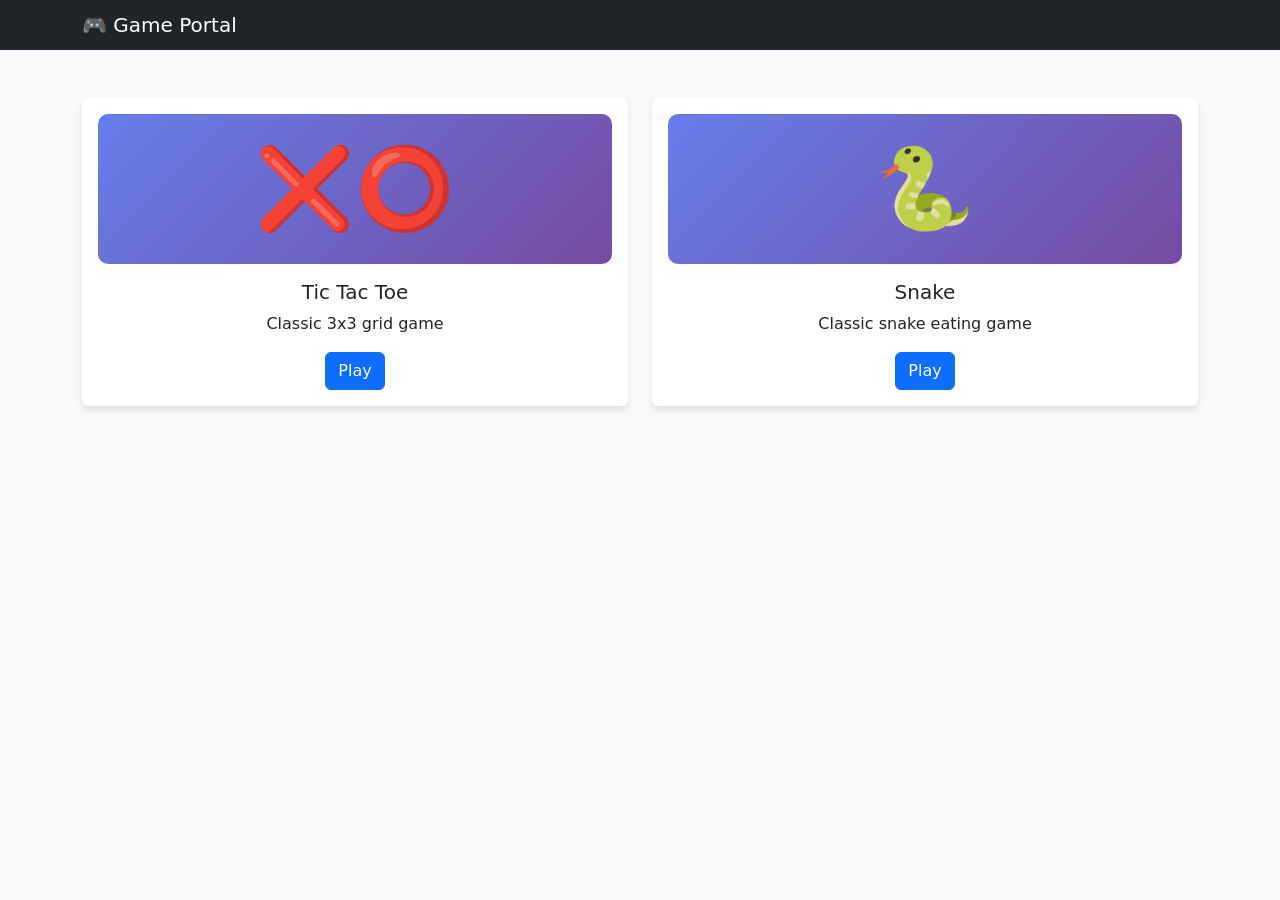
==== index.html @ 6a307bf5 "1st commit game snake dan tictac toe" ====
<!DOCTYPE html>
<html lang="ms">
<head>
    <meta charset="UTF-8">
    <meta name="viewport" content="width=device-width, initial-scale=1.0">
    <title>Game Portal</title>
    <link href="https://cdn.jsdelivr.net/npm/bootstrap@5.3.0/dist/css/bootstrap.min.css" rel="stylesheet">
    <link rel="stylesheet" href="assets/css/style.css">
</head>
<body>
    <!-- Navbar -->
    <nav class="navbar navbar-dark bg-dark">
        <div class="container">
            <span class="navbar-brand mb-0 h1">🎮 Game Portal</span>
        </div>
    </nav>

    <!-- Game Grid -->
    <div class="container mt-5">
        <div class="row g-4">
            <!-- Tic Tac Toe -->
            <div class="col-md-6">
                <div class="card">
                    <div class="card-body text-center">
                        <div class="game-thumb">❌⭕</div>
                        <h5 class="card-title mt-3">Tic Tac Toe</h5>
                        <p class="card-text">Classic 3x3 grid game</p>
                        <a href="games/tic-tac-toe/index.html" class="btn btn-primary">Play</a>
                    </div>
                </div>
            </div>

            <!-- Snake -->
            <div class="col-md-6">
                <div class="card">
                    <div class="card-body text-center">
                        <div class="game-thumb">🐍</div>
                        <h5 class="card-title mt-3">Snake</h5>
                        <p class="card-text">Classic snake eating game</p>
                        <a href="games/snake/index.html" class="btn btn-primary">Play</a>
                    </div>
                </div>
            </div>
        </div>
    </div>

    <script src="https://cdn.jsdelivr.net/npm/bootstrap@5.3.0/dist/js/bootstrap.bundle.min.js"></script>
</body>
</html>
---- assets/css/style.css ----
body {
    background-color: #f8f9fa;
    min-height: 100vh;
}

.game-thumb {
    font-size: 80px;
    height: 150px;
    display: flex;
    align-items: center;
    justify-content: center;
    background: linear-gradient(135deg, #667eea 0%, #764ba2 100%);
    border-radius: 10px;
    color: white;
}

.card {
    border: none;
    box-shadow: 0 4px 6px rgba(0,0,0,0.1);
    transition: transform 0.3s;
}

.card:hover {
    transform: translateY(-5px);
    box-shadow: 0 8px 12px rgba(0,0,0,0.15);
}
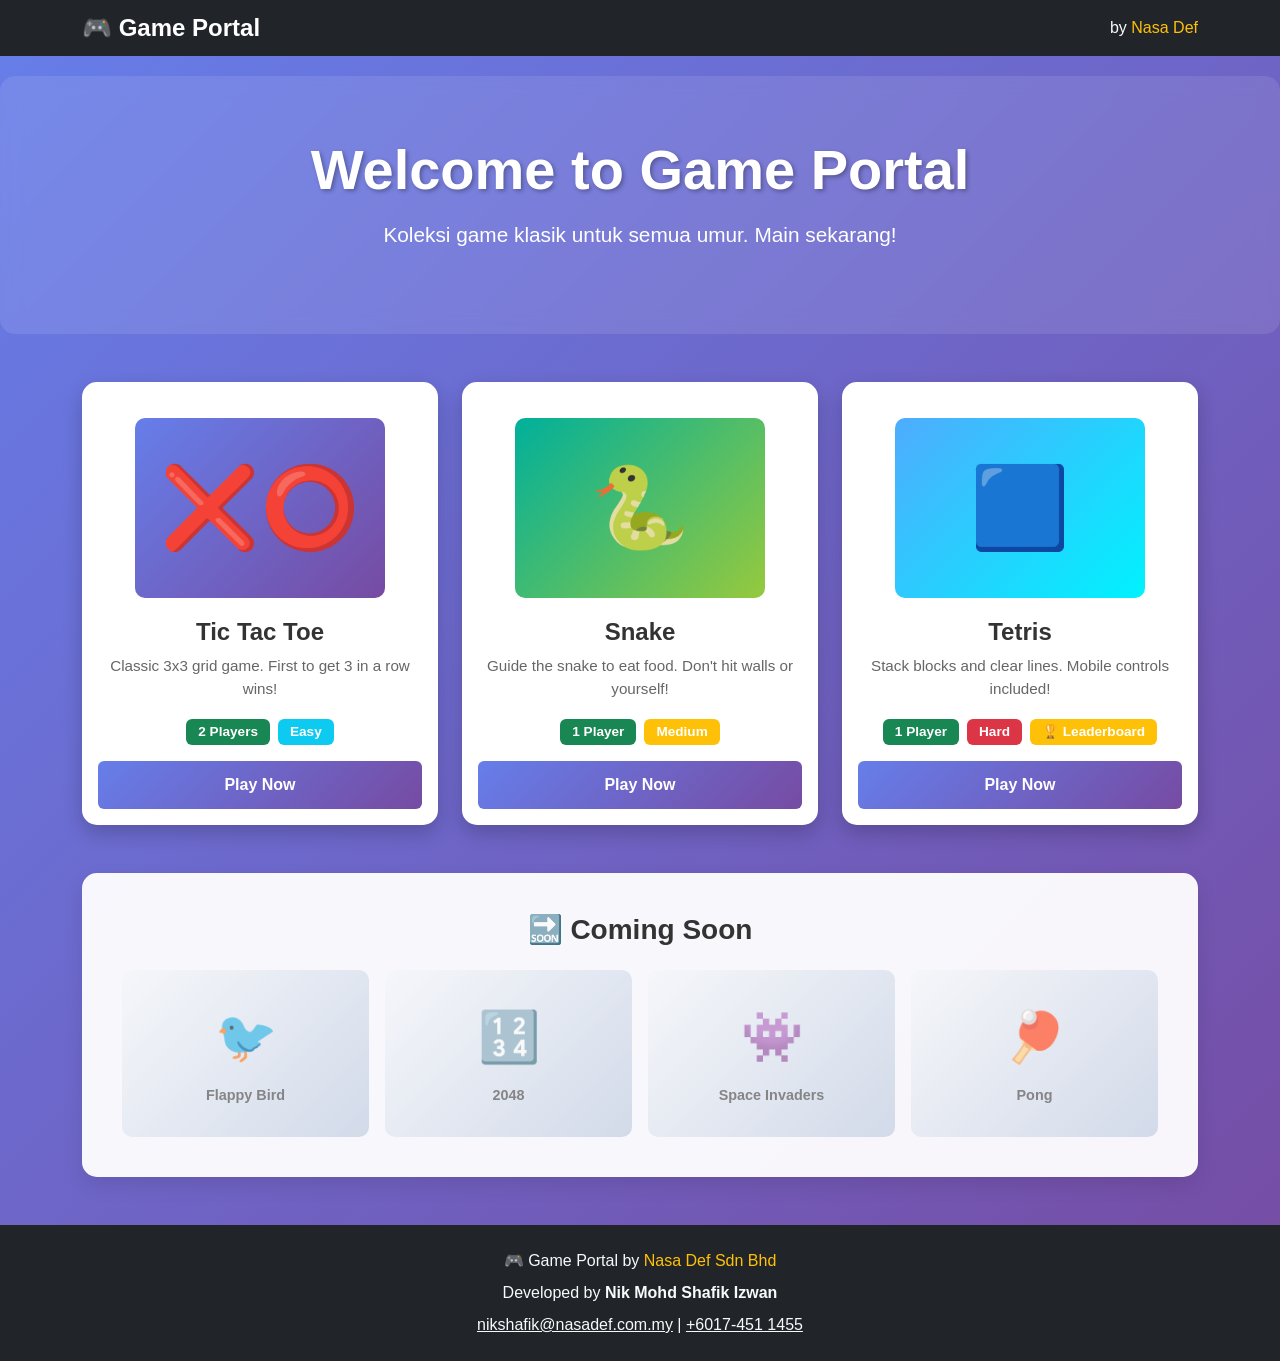
==== commit 6ad3cfe8: "add feature 3rd commit" ====
--- a/index.html
+++ b/index.html
@@ -3,7 +3,7 @@
 <head>
     <meta charset="UTF-8">
     <meta name="viewport" content="width=device-width, initial-scale=1.0">
-    <title>Game Portal</title>
+    <title>Game Portal - Nasa Def</title>
     <link href="https://cdn.jsdelivr.net/npm/bootstrap@5.3.0/dist/css/bootstrap.min.css" rel="stylesheet">
     <link rel="stylesheet" href="assets/css/style.css">
 </head>
@@ -12,38 +12,117 @@
     <nav class="navbar navbar-dark bg-dark">
         <div class="container">
             <span class="navbar-brand mb-0 h1">🎮 Game Portal</span>
+            <span class="navbar-text text-light">
+                by <a href="https://www.nasadef.com.my" class="text-warning text-decoration-none" target="_blank">Nasa Def</a>
+            </span>
         </div>
     </nav>
 
-    <!-- Game Grid -->
-    <div class="container mt-5">
+    <!-- Hero Section -->
+    <div class="hero-section">
+        <div class="container text-center">
+            <h1 class="display-4 fw-bold mb-3">Welcome to Game Portal</h1>
+            <p class="lead mb-4">Koleksi game klasik untuk semua umur. Main sekarang!</p>
+        </div>
+    </div>
+
+    <!-- Games Grid -->
+    <div class="container mt-5 mb-5">
         <div class="row g-4">
             <!-- Tic Tac Toe -->
-            <div class="col-md-6">
-                <div class="card">
+            <div class="col-md-6 col-lg-4">
+                <div class="card game-card">
                     <div class="card-body text-center">
-                        <div class="game-thumb">❌⭕</div>
+                        <div class="game-thumb tic-tac-toe-thumb">❌⭕</div>
                         <h5 class="card-title mt-3">Tic Tac Toe</h5>
-                        <p class="card-text">Classic 3x3 grid game</p>
-                        <a href="games/tic-tac-toe/index.html" class="btn btn-primary">Play</a>
+                        <p class="card-text">Classic 3x3 grid game. First to get 3 in a row wins!</p>
+                        <div class="game-stats mb-3">
+                            <span class="badge bg-success">2 Players</span>
+                            <span class="badge bg-info">Easy</span>
+                        </div>
+                        <a href="games/tic-tac-toe/index.html" class="btn btn-primary w-100">Play Now</a>
                     </div>
                 </div>
             </div>
 
             <!-- Snake -->
-            <div class="col-md-6">
-                <div class="card">
+            <div class="col-md-6 col-lg-4">
+                <div class="card game-card">
                     <div class="card-body text-center">
-                        <div class="game-thumb">🐍</div>
+                        <div class="game-thumb snake-thumb">🐍</div>
                         <h5 class="card-title mt-3">Snake</h5>
-                        <p class="card-text">Classic snake eating game</p>
-                        <a href="games/snake/index.html" class="btn btn-primary">Play</a>
+                        <p class="card-text">Guide the snake to eat food. Don't hit walls or yourself!</p>
+                        <div class="game-stats mb-3">
+                            <span class="badge bg-success">1 Player</span>
+                            <span class="badge bg-warning">Medium</span>
+                        </div>
+                        <a href="games/snake/index.html" class="btn btn-primary w-100">Play Now</a>
+                    </div>
+                </div>
+            </div>
+
+            <!-- Tetris -->
+            <div class="col-md-6 col-lg-4">
+                <div class="card game-card">
+                    <div class="card-body text-center">
+                        <div class="game-thumb tetris-thumb">🟦</div>
+                        <h5 class="card-title mt-3">Tetris</h5>
+                        <p class="card-text">Stack blocks and clear lines. Mobile controls included!</p>
+                        <div class="game-stats mb-3">
+                            <span class="badge bg-success">1 Player</span>
+                            <span class="badge bg-danger">Hard</span>
+                            <span class="badge bg-warning">🏆 Leaderboard</span>
+                        </div>
+                        <a href="games/tetris/index.html" class="btn btn-primary w-100">Play Now</a>
+                    </div>
+                </div>
+            </div>
+        </div>
+
+        <!-- Coming Soon Section -->
+        <div class="coming-soon-section mt-5">
+            <h3 class="text-center mb-4">🔜 Coming Soon</h3>
+            <div class="row g-3">
+                <div class="col-6 col-md-3">
+                    <div class="coming-soon-card">
+                        <span class="game-icon">🐦</span>
+                        <p class="game-name">Flappy Bird</p>
+                    </div>
+                </div>
+                <div class="col-6 col-md-3">
+                    <div class="coming-soon-card">
+                        <span class="game-icon">🔢</span>
+                        <p class="game-name">2048</p>
+                    </div>
+                </div>
+                <div class="col-6 col-md-3">
+                    <div class="coming-soon-card">
+                        <span class="game-icon">👾</span>
+                        <p class="game-name">Space Invaders</p>
+                    </div>
+                </div>
+                <div class="col-6 col-md-3">
+                    <div class="coming-soon-card">
+                        <span class="game-icon">🏓</span>
+                        <p class="game-name">Pong</p>
                     </div>
                 </div>
             </div>
         </div>
     </div>
 
+    <!-- Footer -->
+    <footer class="footer mt-5 py-4 bg-dark text-light">
+        <div class="container text-center">
+            <p class="mb-2">🎮 Game Portal by <a href="https://www.nasadef.com.my" class="text-warning text-decoration-none" target="_blank">Nasa Def Sdn Bhd</a></p>
+            <p class="mb-2">Developed by <strong>Nik Mohd Shafik Izwan</strong></p>
+            <p class="mb-0">
+                <a href="mailto:nikshafik@nasadef.com.my" class="text-light">nikshafik@nasadef.com.my</a> | 
+                <a href="tel:+60174511455" class="text-light">+6017-451 1455</a>
+            </p>
+        </div>
+    </footer>
+
     <script src="https://cdn.jsdelivr.net/npm/bootstrap@5.3.0/dist/js/bootstrap.bundle.min.js"></script>
 </body>
 </html>
--- a/assets/css/style.css
+++ b/assets/css/style.css
@@ -1,26 +1,243 @@
+/* Global Styles */
 body {
-    background-color: #f8f9fa;
+    background: linear-gradient(135deg, #667eea 0%, #764ba2 100%);
     min-height: 100vh;
-}
-
+    font-family: 'Segoe UI', Tahoma, Geneva, Verdana, sans-serif;
+}
+
+/* Navbar */
+.navbar-brand {
+    font-size: 1.5rem;
+    font-weight: bold;
+}
+
+/* Hero Section */
+.hero-section {
+    background: rgba(255, 255, 255, 0.1);
+    backdrop-filter: blur(10px);
+    padding: 60px 0;
+    margin-top: 20px;
+    border-radius: 15px;
+    color: white;
+}
+
+.hero-section h1 {
+    text-shadow: 2px 2px 4px rgba(0, 0, 0, 0.3);
+}
+
+.hero-section .lead {
+    font-size: 1.3rem;
+}
+
+/* Game Cards */
+.game-card {
+    border: none;
+    box-shadow: 0 8px 20px rgba(0, 0, 0, 0.2);
+    transition: all 0.3s ease;
+    border-radius: 15px;
+    overflow: hidden;
+    background: white;
+    height: 100%;
+}
+
+.game-card:hover {
+    transform: translateY(-10px) scale(1.02);
+    box-shadow: 0 15px 30px rgba(0, 0, 0, 0.3);
+}
+
+/* Game Thumbnails */
 .game-thumb {
     font-size: 80px;
-    height: 150px;
+    height: 180px;
     display: flex;
     align-items: center;
     justify-content: center;
-    background: linear-gradient(135deg, #667eea 0%, #764ba2 100%);
     border-radius: 10px;
-    color: white;
-}
-
-.card {
+    margin: 20px auto;
+    max-width: 250px;
+    position: relative;
+    overflow: hidden;
+}
+
+.tic-tac-toe-thumb {
+    background: linear-gradient(135deg, #667eea 0%, #764ba2 100%);
+    color: white;
+}
+
+.snake-thumb {
+    background: linear-gradient(135deg, #00b09b 0%, #96c93d 100%);
+    color: white;
+}
+
+.tetris-thumb {
+    background: linear-gradient(135deg, #4facfe 0%, #00f2fe 100%);
+    color: white;
+}
+
+/* Game Stats */
+.game-stats {
+    display: flex;
+    gap: 8px;
+    justify-content: center;
+    flex-wrap: wrap;
+}
+
+.game-stats .badge {
+    font-size: 0.85rem;
+    padding: 6px 12px;
+}
+
+/* Card Title & Text */
+.card-title {
+    font-weight: bold;
+    font-size: 1.5rem;
+    color: #333;
+}
+
+.card-text {
+    color: #666;
+    font-size: 0.95rem;
+    min-height: 48px;
+}
+
+/* Buttons */
+.btn-primary {
+    background: linear-gradient(135deg, #667eea 0%, #764ba2 100%);
     border: none;
-    box-shadow: 0 4px 6px rgba(0,0,0,0.1);
-    transition: transform 0.3s;
-}
-
-.card:hover {
+    padding: 12px 20px;
+    font-weight: bold;
+    transition: all 0.3s;
+}
+
+.btn-primary:hover {
+    transform: scale(1.05);
+    box-shadow: 0 5px 15px rgba(102, 126, 234, 0.4);
+}
+
+/* Coming Soon Section */
+.coming-soon-section {
+    background: rgba(255, 255, 255, 0.95);
+    padding: 40px;
+    border-radius: 15px;
+    box-shadow: 0 8px 20px rgba(0, 0, 0, 0.1);
+}
+
+.coming-soon-section h3 {
+    color: #333;
+    font-weight: bold;
+}
+
+.coming-soon-card {
+    background: linear-gradient(135deg, #f5f7fa 0%, #c3cfe2 100%);
+    padding: 30px 20px;
+    border-radius: 10px;
+    text-align: center;
+    transition: all 0.3s;
+    cursor: not-allowed;
+    opacity: 0.7;
+}
+
+.coming-soon-card:hover {
+    opacity: 1;
     transform: translateY(-5px);
-    box-shadow: 0 8px 12px rgba(0,0,0,0.15);
+}
+
+.coming-soon-card .game-icon {
+    font-size: 50px;
+    display: block;
+    margin-bottom: 10px;
+}
+
+.coming-soon-card .game-name {
+    font-weight: bold;
+    color: #555;
+    margin: 0;
+    font-size: 0.9rem;
+}
+
+/* Footer */
+.footer {
+    margin-top: auto;
+}
+
+.footer p {
+    margin-bottom: 5px;
+}
+
+.footer a:hover {
+    text-decoration: underline !important;
+}
+
+/* Container Background */
+.container {
+    position: relative;
+    z-index: 1;
+}
+
+/* Responsive */
+@media (max-width: 768px) {
+    .hero-section {
+        padding: 40px 20px;
+    }
+    
+    .hero-section h1 {
+        font-size: 2rem;
+    }
+    
+    .hero-section .lead {
+        font-size: 1.1rem;
+    }
+    
+    .game-thumb {
+        font-size: 60px;
+        height: 150px;
+    }
+    
+    .coming-soon-card .game-icon {
+        font-size: 40px;
+    }
+}
+
+/* Animations */
+@keyframes float {
+    0%, 100% {
+        transform: translateY(0px);
+    }
+    50% {
+        transform: translateY(-10px);
+    }
+}
+
+.game-thumb {
+    animation: float 3s ease-in-out infinite;
+}
+
+.tic-tac-toe-thumb {
+    animation-delay: 0s;
+}
+
+.snake-thumb {
+    animation-delay: 0.5s;
+}
+
+.tetris-thumb {
+    animation-delay: 1s;
+}
+
+/* Scrollbar Styling */
+::-webkit-scrollbar {
+    width: 10px;
+}
+
+::-webkit-scrollbar-track {
+    background: #f1f1f1;
+}
+
+::-webkit-scrollbar-thumb {
+    background: linear-gradient(135deg, #667eea 0%, #764ba2 100%);
+    border-radius: 5px;
+}
+
+::-webkit-scrollbar-thumb:hover {
+    background: #555;
 }
